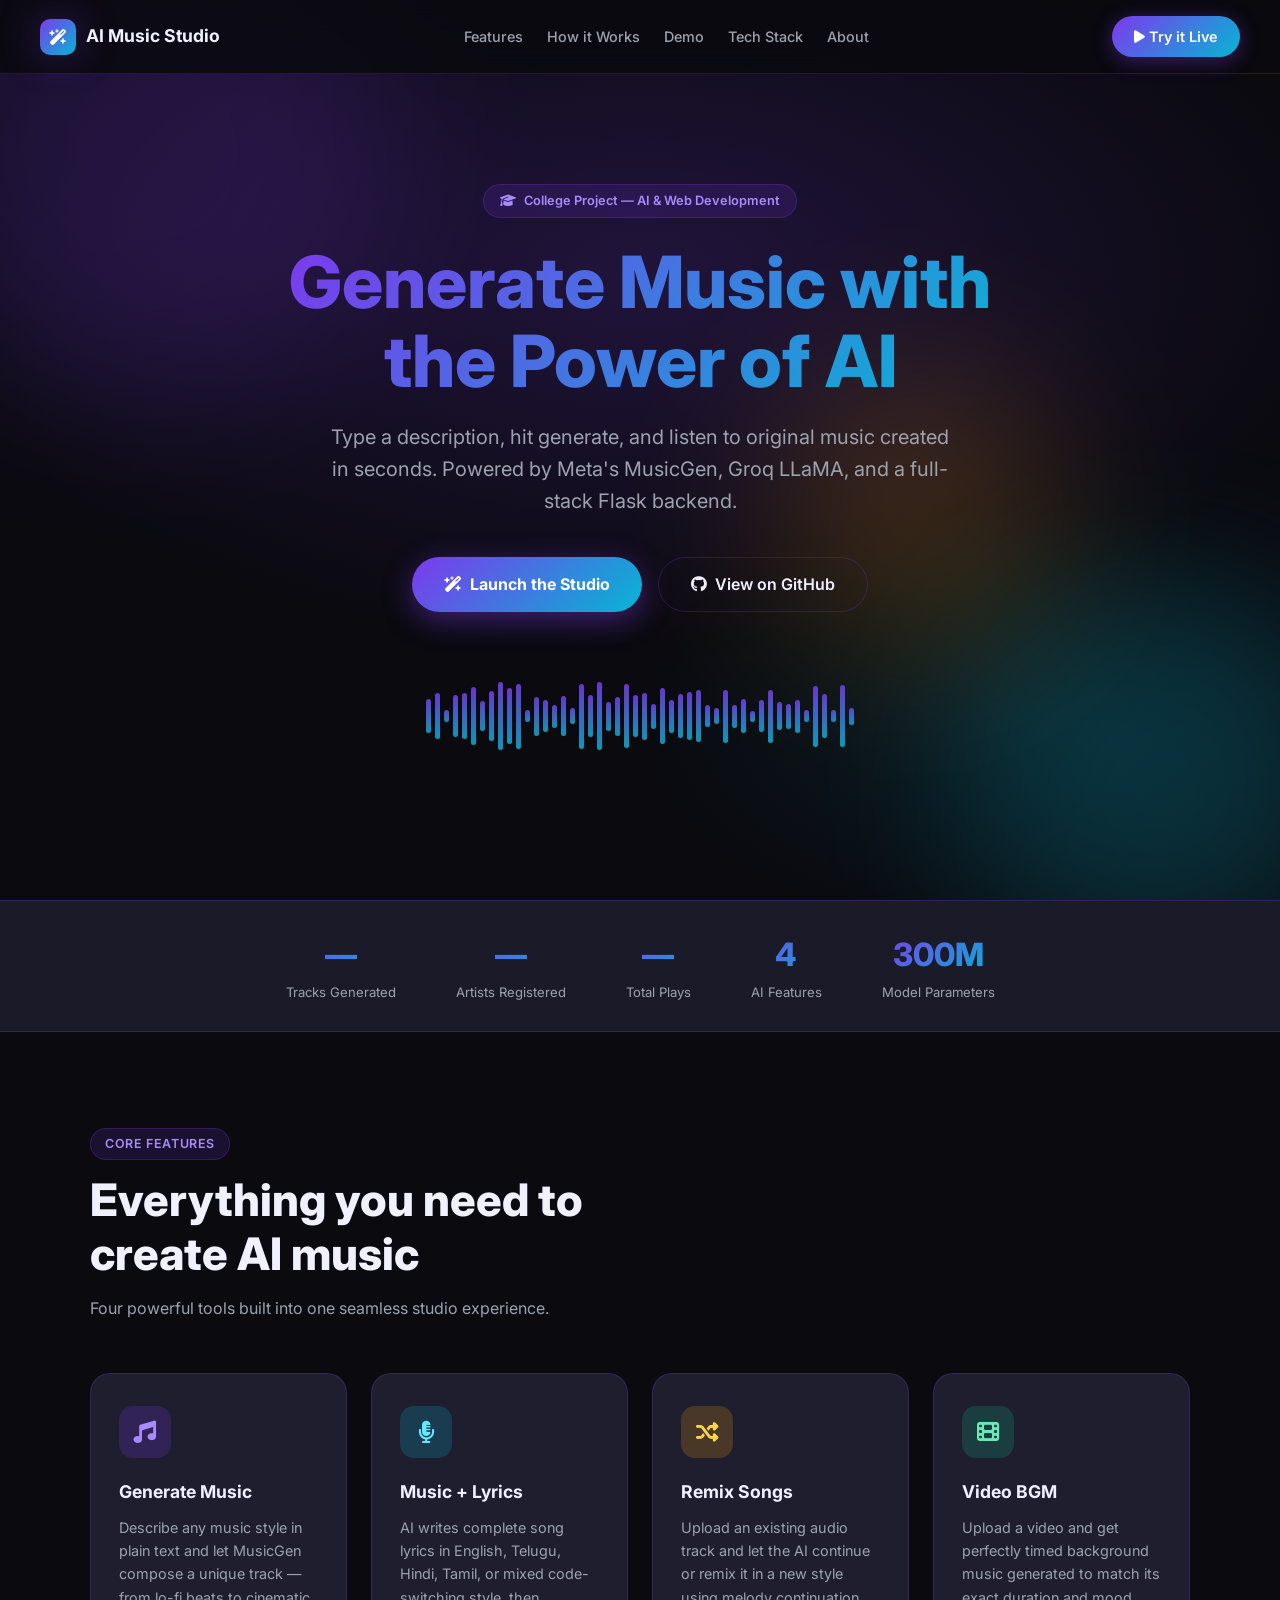
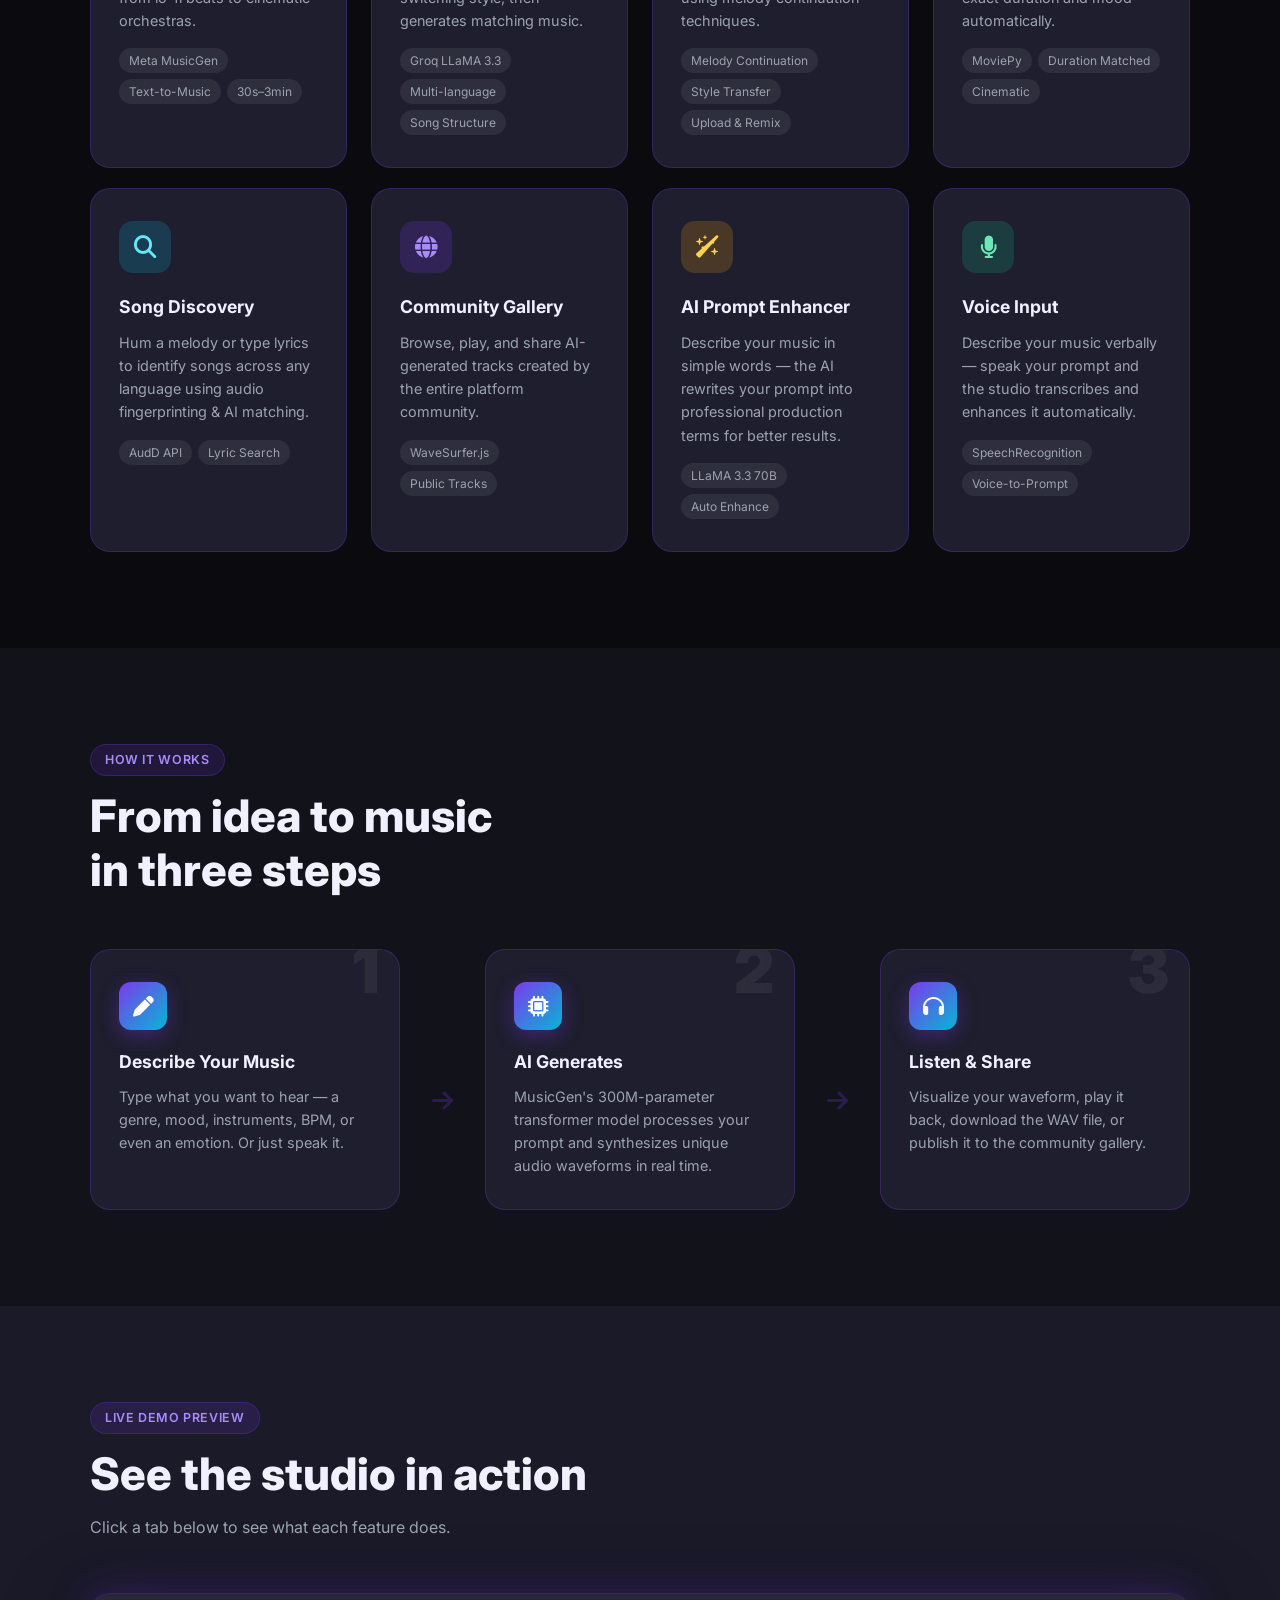
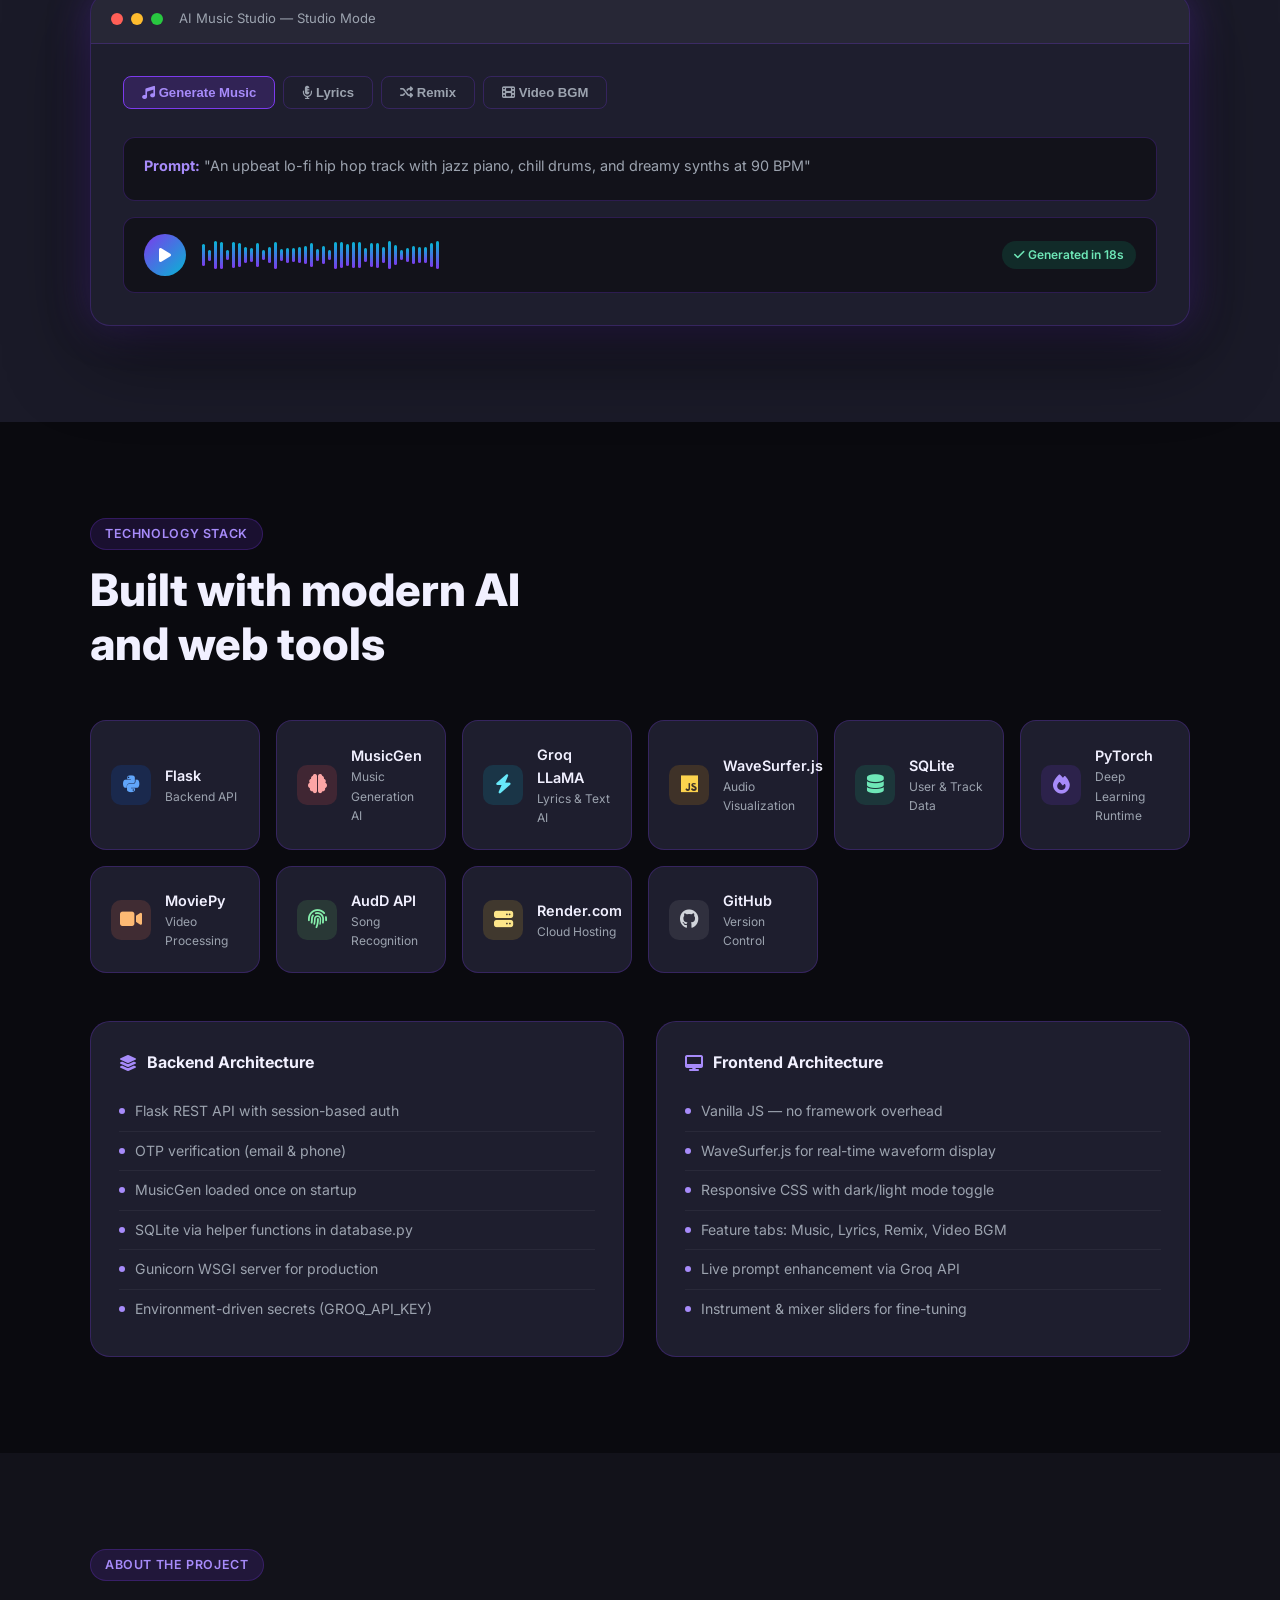
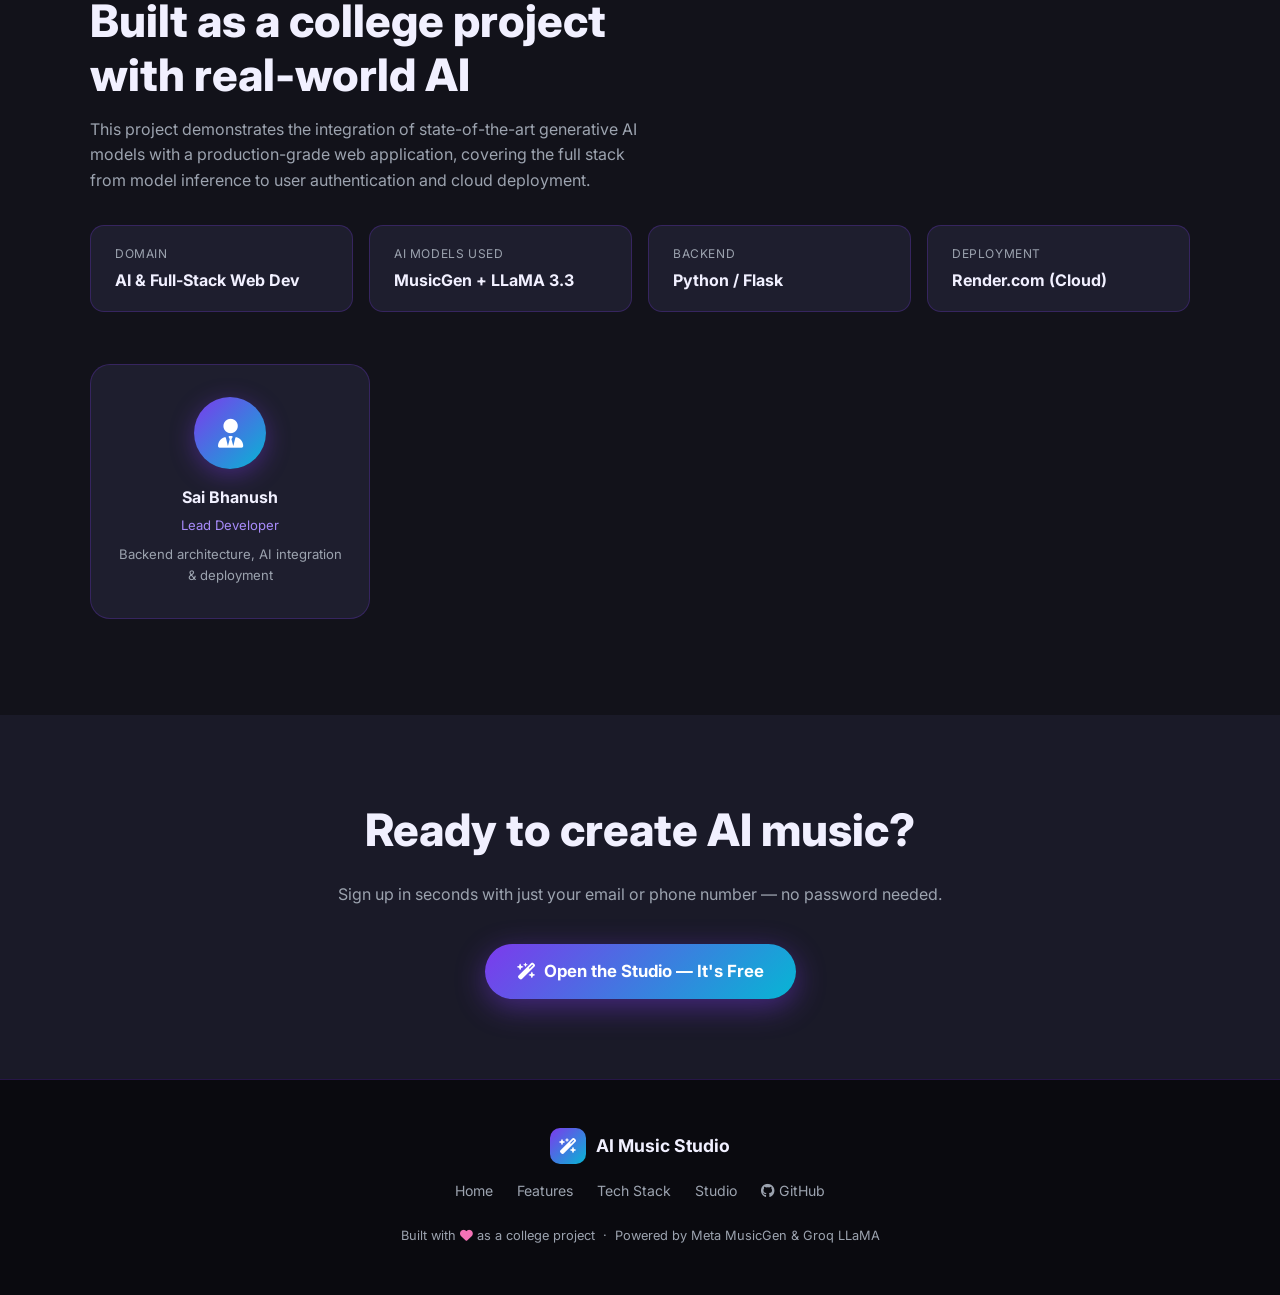
==== templates/showcase.html @ 4fe3f2b6 "Add college showcase landing page, public stats API, and deployment README Agent-Logs-Url: https://g" ====
<!DOCTYPE html>
<html lang="en">
<head>
  <meta charset="UTF-8" />
  <meta name="viewport" content="width=device-width, initial-scale=1.0" />
  <title>AI Music Studio — College Project Showcase</title>
  <link href="https://fonts.googleapis.com/css2?family=Inter:wght@300;400;500;600;700;800&display=swap" rel="stylesheet" />
  <link rel="stylesheet" href="https://cdnjs.cloudflare.com/ajax/libs/font-awesome/6.4.0/css/all.min.css" />
  <style>
    /* ── Reset & base ──────────────────────────────────────── */
    *, *::before, *::after { box-sizing: border-box; margin: 0; padding: 0; }
    :root {
      --primary: #7c3aed;
      --primary-light: #a78bfa;
      --primary-dark: #5b21b6;
      --accent: #06b6d4;
      --accent2: #f59e0b;
      --bg: #0a0a0f;
      --bg2: #12121a;
      --bg3: #1a1a28;
      --card: #1e1e2e;
      --border: rgba(124,58,237,0.25);
      --text: #f1f0ff;
      --text-muted: #9ca3af;
      --gradient: linear-gradient(135deg, #7c3aed 0%, #06b6d4 100%);
      --glow: 0 0 40px rgba(124,58,237,0.35);
    }
    html { scroll-behavior: smooth; }
    body {
      font-family: 'Inter', sans-serif;
      background: var(--bg);
      color: var(--text);
      line-height: 1.6;
      overflow-x: hidden;
    }

    /* ── Nav ──────────────────────────────────────────────── */
    nav {
      position: fixed; top: 0; left: 0; right: 0; z-index: 100;
      display: flex; align-items: center; justify-content: space-between;
      padding: 16px 40px;
      background: rgba(10,10,15,0.85);
      backdrop-filter: blur(16px);
      border-bottom: 1px solid var(--border);
    }
    .nav-logo {
      display: flex; align-items: center; gap: 10px;
      font-size: 1.1rem; font-weight: 700; color: var(--text);
      text-decoration: none;
    }
    .nav-logo .logo-icon {
      width: 36px; height: 36px; border-radius: 10px;
      background: var(--gradient);
      display: flex; align-items: center; justify-content: center;
      font-size: 1rem; color: #fff;
      box-shadow: var(--glow);
    }
    .nav-links { display: flex; align-items: center; gap: 24px; }
    .nav-links a {
      color: var(--text-muted); text-decoration: none; font-size: 0.9rem;
      font-weight: 500; transition: color 0.2s;
    }
    .nav-links a:hover { color: var(--primary-light); }
    .btn-try {
      padding: 9px 22px; border-radius: 50px;
      background: var(--gradient); color: #fff;
      border: none; cursor: pointer; font-weight: 600; font-size: 0.9rem;
      text-decoration: none; transition: opacity 0.2s, transform 0.2s;
      box-shadow: 0 4px 20px rgba(124,58,237,0.4);
    }
    .btn-try:hover { opacity: 0.9; transform: translateY(-1px); }

    /* ── Hero ─────────────────────────────────────────────── */
    .hero {
      min-height: 100vh;
      display: flex; flex-direction: column; align-items: center; justify-content: center;
      text-align: center;
      padding: 120px 24px 80px;
      position: relative;
      overflow: hidden;
    }
    .hero-bg {
      position: absolute; inset: 0; z-index: 0;
      background: radial-gradient(ellipse 80% 60% at 50% 30%, rgba(124,58,237,0.2) 0%, transparent 70%),
                  radial-gradient(ellipse 50% 40% at 80% 80%, rgba(6,182,212,0.1) 0%, transparent 60%);
    }
    /* Floating orbs */
    .orb {
      position: absolute; border-radius: 50%;
      filter: blur(80px); opacity: 0.18; z-index: 0;
      animation: drift 12s ease-in-out infinite alternate;
    }
    .orb1 { width: 500px; height: 500px; background: #7c3aed; top: -100px; left: -100px; animation-delay: 0s; }
    .orb2 { width: 400px; height: 400px; background: #06b6d4; bottom: -80px; right: -80px; animation-delay: 3s; }
    .orb3 { width: 300px; height: 300px; background: #f59e0b; top: 40%; left: 60%; animation-delay: 6s; }
    @keyframes drift {
      from { transform: translate(0,0) scale(1); }
      to   { transform: translate(30px,20px) scale(1.05); }
    }
    .hero-badge {
      display: inline-flex; align-items: center; gap: 8px;
      padding: 6px 16px; border-radius: 50px;
      background: rgba(124,58,237,0.15); border: 1px solid var(--border);
      font-size: 0.8rem; font-weight: 600; color: var(--primary-light);
      margin-bottom: 24px; position: relative; z-index: 1;
    }
    .hero h1 {
      font-size: clamp(2.4rem, 6vw, 4.5rem);
      font-weight: 800; line-height: 1.1;
      background: var(--gradient); -webkit-background-clip: text;
      -webkit-text-fill-color: transparent; background-clip: text;
      position: relative; z-index: 1; margin-bottom: 20px;
    }
    .hero-sub {
      font-size: clamp(1rem, 2.5vw, 1.25rem);
      color: var(--text-muted); max-width: 620px;
      position: relative; z-index: 1; margin-bottom: 40px;
    }
    .hero-cta {
      display: flex; gap: 16px; flex-wrap: wrap; justify-content: center;
      position: relative; z-index: 1; margin-bottom: 64px;
    }
    .btn-primary {
      padding: 14px 32px; border-radius: 50px;
      background: var(--gradient); color: #fff;
      border: none; cursor: pointer; font-weight: 700; font-size: 1rem;
      text-decoration: none; transition: all 0.25s;
      box-shadow: 0 8px 30px rgba(124,58,237,0.45);
      display: inline-flex; align-items: center; gap: 8px;
    }
    .btn-primary:hover { transform: translateY(-2px); box-shadow: 0 12px 40px rgba(124,58,237,0.55); }
    .btn-ghost {
      padding: 14px 32px; border-radius: 50px;
      background: transparent; color: var(--text);
      border: 1.5px solid var(--border); cursor: pointer; font-weight: 600; font-size: 1rem;
      text-decoration: none; transition: all 0.25s;
      display: inline-flex; align-items: center; gap: 8px;
    }
    .btn-ghost:hover { border-color: var(--primary-light); color: var(--primary-light); }

    /* ── Waveform animation ───────────────────────────────── */
    .waveform-demo {
      position: relative; z-index: 1;
      display: flex; align-items: center; justify-content: center;
      gap: 4px; height: 80px;
    }
    .wave-bar {
      width: 5px; border-radius: 4px;
      background: var(--gradient);
      animation: waveBounce 1.2s ease-in-out infinite;
      opacity: 0.85;
    }
    @keyframes waveBounce {
      0%,100% { transform: scaleY(0.15); }
      50%      { transform: scaleY(1); }
    }

    /* ── Stats strip ──────────────────────────────────────── */
    .stats-strip {
      background: var(--bg3);
      border-top: 1px solid var(--border);
      border-bottom: 1px solid var(--border);
      padding: 28px 40px;
      display: flex; justify-content: center; gap: 60px; flex-wrap: wrap;
    }
    .stat-item { text-align: center; }
    .stat-num {
      font-size: 2rem; font-weight: 800;
      background: var(--gradient); -webkit-background-clip: text;
      -webkit-text-fill-color: transparent; background-clip: text;
    }
    .stat-label { font-size: 0.82rem; color: var(--text-muted); margin-top: 2px; }

    /* ── Section helpers ──────────────────────────────────── */
    section { padding: 96px 24px; }
    .section-inner { max-width: 1100px; margin: 0 auto; }
    .section-tag {
      display: inline-block; padding: 5px 14px; border-radius: 50px;
      background: rgba(124,58,237,0.15); border: 1px solid var(--border);
      font-size: 0.78rem; font-weight: 600; color: var(--primary-light);
      margin-bottom: 14px; letter-spacing: 0.05em; text-transform: uppercase;
    }
    .section-title {
      font-size: clamp(1.8rem, 4vw, 2.8rem); font-weight: 800; line-height: 1.2;
      margin-bottom: 14px;
    }
    .section-sub { color: var(--text-muted); max-width: 560px; font-size: 1rem; }

    /* ── Feature cards ────────────────────────────────────── */
    .features-grid {
      display: grid;
      grid-template-columns: repeat(auto-fit, minmax(240px, 1fr));
      gap: 24px; margin-top: 52px;
    }
    .feature-card {
      background: var(--card);
      border: 1px solid var(--border);
      border-radius: 20px; padding: 32px 28px;
      transition: transform 0.25s, box-shadow 0.25s, border-color 0.25s;
      cursor: default;
    }
    .feature-card:hover {
      transform: translateY(-6px);
      box-shadow: 0 20px 50px rgba(0,0,0,0.4), var(--glow);
      border-color: rgba(124,58,237,0.5);
    }
    .feature-icon {
      width: 52px; height: 52px; border-radius: 14px;
      display: flex; align-items: center; justify-content: center;
      font-size: 1.4rem; margin-bottom: 20px;
    }
    .feature-icon.purple { background: rgba(124,58,237,0.2); color: #a78bfa; }
    .feature-icon.cyan   { background: rgba(6,182,212,0.2);  color: #67e8f9; }
    .feature-icon.amber  { background: rgba(245,158,11,0.2); color: #fcd34d; }
    .feature-icon.green  { background: rgba(16,185,129,0.2); color: #6ee7b7; }
    .feature-card h3 { font-size: 1.1rem; font-weight: 700; margin-bottom: 10px; }
    .feature-card p  { font-size: 0.9rem; color: var(--text-muted); line-height: 1.6; }
    .feature-tags { display: flex; flex-wrap: wrap; gap: 6px; margin-top: 16px; }
    .feature-tags span {
      padding: 3px 10px; border-radius: 50px;
      background: rgba(255,255,255,0.07); font-size: 0.75rem; color: var(--text-muted);
    }

    /* ── How it works ─────────────────────────────────────── */
    #how { background: var(--bg2); }
    .steps { display: flex; gap: 32px; margin-top: 52px; flex-wrap: wrap; }
    .step {
      flex: 1; min-width: 220px;
      background: var(--card);
      border: 1px solid var(--border);
      border-radius: 20px; padding: 32px 28px;
      position: relative; overflow: hidden;
      transition: transform 0.25s;
    }
    .step:hover { transform: translateY(-4px); }
    .step-num {
      font-size: 4rem; font-weight: 900;
      position: absolute; top: -12px; right: 20px;
      opacity: 0.06; color: #fff; line-height: 1;
    }
    .step-icon {
      width: 48px; height: 48px; border-radius: 12px;
      display: flex; align-items: center; justify-content: center;
      font-size: 1.3rem; margin-bottom: 18px;
      background: var(--gradient); color: #fff;
      box-shadow: 0 6px 20px rgba(124,58,237,0.35);
    }
    .step h3 { font-size: 1.1rem; font-weight: 700; margin-bottom: 8px; }
    .step p  { font-size: 0.9rem; color: var(--text-muted); }
    .step-connector {
      display: flex; align-items: center; justify-content: center;
      padding-top: 40px; color: var(--border); font-size: 1.5rem;
      flex-shrink: 0;
    }

    /* ── Tech stack ───────────────────────────────────────── */
    .tech-grid {
      display: grid;
      grid-template-columns: repeat(auto-fill, minmax(170px, 1fr));
      gap: 16px; margin-top: 48px;
    }
    .tech-card {
      background: var(--card);
      border: 1px solid var(--border);
      border-radius: 16px; padding: 22px 20px;
      display: flex; align-items: center; gap: 14px;
      transition: transform 0.2s, border-color 0.2s;
    }
    .tech-card:hover { transform: translateY(-3px); border-color: rgba(124,58,237,0.45); }
    .tech-logo {
      width: 40px; height: 40px; border-radius: 10px;
      display: flex; align-items: center; justify-content: center;
      font-size: 1.2rem; flex-shrink: 0;
    }
    .tech-card .tech-name { font-size: 0.9rem; font-weight: 600; }
    .tech-card .tech-role { font-size: 0.75rem; color: var(--text-muted); }

    /* ── Demo preview ─────────────────────────────────────── */
    #demo { background: var(--bg3); }
    .demo-window {
      margin-top: 52px;
      background: var(--card);
      border: 1px solid var(--border);
      border-radius: 20px; overflow: hidden;
      box-shadow: 0 24px 80px rgba(0,0,0,0.5), var(--glow);
    }
    .demo-titlebar {
      display: flex; align-items: center; gap: 8px;
      padding: 14px 20px;
      background: rgba(255,255,255,0.04);
      border-bottom: 1px solid var(--border);
    }
    .dot { width: 12px; height: 12px; border-radius: 50%; }
    .dot-r { background: #ff5f57; }
    .dot-y { background: #febc2e; }
    .dot-g { background: #28c840; }
    .demo-titlebar span {
      margin-left: 8px; font-size: 0.82rem; color: var(--text-muted);
    }
    .demo-body { padding: 32px; }
    .demo-tabs {
      display: flex; gap: 8px; margin-bottom: 28px; flex-wrap: wrap;
    }
    .demo-tab {
      padding: 8px 18px; border-radius: 8px; font-size: 0.82rem; font-weight: 600;
      border: 1.5px solid var(--border); color: var(--text-muted);
      background: transparent; cursor: pointer; transition: all 0.2s;
    }
    .demo-tab.active {
      background: rgba(124,58,237,0.2); border-color: var(--primary);
      color: var(--primary-light);
    }
    .demo-content { display: none; }
    .demo-content.active { display: block; }
    .demo-prompt {
      background: var(--bg2); border: 1px solid var(--border);
      border-radius: 12px; padding: 16px 20px;
      font-size: 0.9rem; color: var(--text-muted);
      font-family: 'Inter', monospace;
      margin-bottom: 16px; min-height: 64px;
    }
    .demo-prompt strong { color: var(--primary-light); }
    .demo-output {
      display: flex; align-items: center; gap: 16px;
      background: var(--bg2); border: 1px solid var(--border);
      border-radius: 12px; padding: 16px 20px;
    }
    .play-btn-demo {
      width: 42px; height: 42px; border-radius: 50%;
      background: var(--gradient); color: #fff;
      display: flex; align-items: center; justify-content: center;
      font-size: 1rem; flex-shrink: 0; cursor: pointer;
      transition: transform 0.2s;
    }
    .play-btn-demo:hover { transform: scale(1.1); }
    .mini-wave {
      display: flex; align-items: center; gap: 3px; flex: 1;
      height: 36px;
    }
    .mini-bar {
      width: 3px; border-radius: 3px;
      background: linear-gradient(to top, #7c3aed, #06b6d4);
      animation: miniWave 1s ease-in-out infinite alternate;
    }
    @keyframes miniWave {
      0%   { height: 4px; opacity: 0.4; }
      100% { height: 28px; opacity: 1; }
    }
    .demo-badge {
      padding: 4px 12px; border-radius: 50px;
      background: rgba(16,185,129,0.15); color: #6ee7b7;
      font-size: 0.75rem; font-weight: 600;
    }

    /* ── Architecture section ─────────────────────────────── */
    .arch-grid {
      display: grid; grid-template-columns: 1fr 1fr; gap: 32px;
      margin-top: 48px;
    }
    @media (max-width: 700px) { .arch-grid { grid-template-columns: 1fr; } }
    .arch-card {
      background: var(--card);
      border: 1px solid var(--border);
      border-radius: 20px; padding: 28px;
    }
    .arch-card h4 {
      font-size: 1rem; font-weight: 700; margin-bottom: 16px;
      display: flex; align-items: center; gap: 10px;
    }
    .arch-card h4 i { color: var(--primary-light); }
    .arch-list { list-style: none; }
    .arch-list li {
      padding: 8px 0; border-bottom: 1px solid rgba(255,255,255,0.05);
      font-size: 0.88rem; color: var(--text-muted);
      display: flex; align-items: center; gap: 10px;
    }
    .arch-list li:last-child { border-bottom: none; }
    .arch-list li::before {
      content: ''; width: 6px; height: 6px; border-radius: 50%;
      background: var(--primary-light); flex-shrink: 0;
    }

    /* ── Team / About ─────────────────────────────────────── */
    #about { background: var(--bg2); }
    .team-grid {
      display: flex; gap: 24px; margin-top: 48px; flex-wrap: wrap;
    }
    .team-card {
      flex: 1; min-width: 200px; max-width: 280px;
      background: var(--card); border: 1px solid var(--border);
      border-radius: 20px; padding: 32px 24px; text-align: center;
      transition: transform 0.25s;
    }
    .team-card:hover { transform: translateY(-5px); }
    .avatar {
      width: 72px; height: 72px; border-radius: 50%;
      background: var(--gradient); display: flex; align-items: center;
      justify-content: center; font-size: 1.8rem; margin: 0 auto 16px;
      color: #fff; box-shadow: 0 6px 24px rgba(124,58,237,0.4);
    }
    .team-card h4 { font-size: 1rem; font-weight: 700; margin-bottom: 4px; }
    .team-card .role { font-size: 0.82rem; color: var(--primary-light); margin-bottom: 8px; }
    .team-card p { font-size: 0.82rem; color: var(--text-muted); }

    /* ── Footer ───────────────────────────────────────────── */
    footer {
      background: var(--bg);
      border-top: 1px solid var(--border);
      padding: 48px 24px;
      text-align: center;
    }
    .footer-logo {
      display: flex; align-items: center; gap: 10px;
      justify-content: center; margin-bottom: 16px;
      font-size: 1.1rem; font-weight: 700;
    }
    .footer-logo .logo-icon {
      width: 36px; height: 36px; border-radius: 10px;
      background: var(--gradient);
      display: flex; align-items: center; justify-content: center;
      font-size: 1rem; color: #fff;
    }
    .footer-links { display: flex; gap: 24px; justify-content: center; margin-bottom: 24px; flex-wrap: wrap; }
    .footer-links a { color: var(--text-muted); text-decoration: none; font-size: 0.88rem; transition: color 0.2s; }
    .footer-links a:hover { color: var(--primary-light); }
    .footer-copy { font-size: 0.8rem; color: var(--text-muted); }

    /* ── Responsive ───────────────────────────────────────── */
    @media (max-width: 768px) {
      nav { padding: 14px 20px; }
      .nav-links { display: none; }
      .stats-strip { gap: 32px; padding: 24px; }
      section { padding: 64px 20px; }
      .steps { flex-direction: column; }
      .step-connector { display: none; }
    }

    /* ── Scroll reveal ────────────────────────────────────── */
    .reveal { opacity: 0; transform: translateY(30px); transition: opacity 0.6s ease, transform 0.6s ease; }
    .reveal.visible { opacity: 1; transform: none; }
  </style>
</head>
<body>

<!-- ── Navigation ─────────────────────────────────────────── -->
<nav>
  <a class="nav-logo" href="/">
    <span class="logo-icon"><i class="fa-solid fa-wand-magic-sparkles"></i></span>
    AI Music Studio
  </a>
  <div class="nav-links">
    <a href="#features">Features</a>
    <a href="#how">How it Works</a>
    <a href="#demo">Demo</a>
    <a href="#tech">Tech Stack</a>
    <a href="#about">About</a>
  </div>
  <a href="/login" class="btn-try"><i class="fa-solid fa-play"></i> Try it Live</a>
</nav>

<!-- ── Hero ───────────────────────────────────────────────── -->
<section class="hero">
  <div class="hero-bg"></div>
  <div class="orb orb1"></div>
  <div class="orb orb2"></div>
  <div class="orb orb3"></div>

  <div class="hero-badge">
    <i class="fa-solid fa-graduation-cap"></i>
    College Project — AI &amp; Web Development
  </div>

  <h1>Generate Music with<br/>the Power of AI</h1>
  <p class="hero-sub">
    Type a description, hit generate, and listen to original music created in seconds.
    Powered by Meta's MusicGen, Groq LLaMA, and a full-stack Flask backend.
  </p>

  <div class="hero-cta">
    <a href="/login" class="btn-primary">
      <i class="fa-solid fa-wand-magic-sparkles"></i> Launch the Studio
    </a>
    <a href="https://github.com/saibhanush/AI-Music-Studio-project-" target="_blank" class="btn-ghost">
      <i class="fa-brands fa-github"></i> View on GitHub
    </a>
  </div>

  <!-- Animated waveform -->
  <div class="waveform-demo" id="hero-wave"></div>
</section>

<!-- ── Live Stats ──────────────────────────────────────────── -->
<div class="stats-strip">
  <div class="stat-item">
    <div class="stat-num" id="stat-tracks">—</div>
    <div class="stat-label">Tracks Generated</div>
  </div>
  <div class="stat-item">
    <div class="stat-num" id="stat-artists">—</div>
    <div class="stat-label">Artists Registered</div>
  </div>
  <div class="stat-item">
    <div class="stat-num" id="stat-plays">—</div>
    <div class="stat-label">Total Plays</div>
  </div>
  <div class="stat-item">
    <div class="stat-num">4</div>
    <div class="stat-label">AI Features</div>
  </div>
  <div class="stat-item">
    <div class="stat-num">300M</div>
    <div class="stat-label">Model Parameters</div>
  </div>
</div>

<!-- ── Features ───────────────────────────────────────────── -->
<section id="features">
  <div class="section-inner">
    <div class="reveal">
      <span class="section-tag">Core Features</span>
      <h2 class="section-title">Everything you need to<br/>create AI music</h2>
      <p class="section-sub">Four powerful tools built into one seamless studio experience.</p>
    </div>
    <div class="features-grid">
      <div class="feature-card reveal">
        <div class="feature-icon purple"><i class="fa-solid fa-music"></i></div>
        <h3>Generate Music</h3>
        <p>Describe any music style in plain text and let MusicGen compose a unique track — from lo-fi beats to cinematic orchestras.</p>
        <div class="feature-tags">
          <span>Meta MusicGen</span><span>Text-to-Music</span><span>30s–3min</span>
        </div>
      </div>
      <div class="feature-card reveal">
        <div class="feature-icon cyan"><i class="fa-solid fa-microphone-lines"></i></div>
        <h3>Music + Lyrics</h3>
        <p>AI writes complete song lyrics in English, Telugu, Hindi, Tamil, or mixed code-switching style, then generates matching music.</p>
        <div class="feature-tags">
          <span>Groq LLaMA 3.3</span><span>Multi-language</span><span>Song Structure</span>
        </div>
      </div>
      <div class="feature-card reveal">
        <div class="feature-icon amber"><i class="fa-solid fa-shuffle"></i></div>
        <h3>Remix Songs</h3>
        <p>Upload an existing audio track and let the AI continue or remix it in a new style using melody continuation techniques.</p>
        <div class="feature-tags">
          <span>Melody Continuation</span><span>Style Transfer</span><span>Upload &amp; Remix</span>
        </div>
      </div>
      <div class="feature-card reveal">
        <div class="feature-icon green"><i class="fa-solid fa-film"></i></div>
        <h3>Video BGM</h3>
        <p>Upload a video and get perfectly timed background music generated to match its exact duration and mood automatically.</p>
        <div class="feature-tags">
          <span>MoviePy</span><span>Duration Matched</span><span>Cinematic</span>
        </div>
      </div>
    </div>

    <!-- Bonus features row -->
    <div class="features-grid" style="margin-top:20px; grid-template-columns: repeat(auto-fit, minmax(200px,1fr));">
      <div class="feature-card reveal">
        <div class="feature-icon cyan"><i class="fa-solid fa-magnifying-glass"></i></div>
        <h3>Song Discovery</h3>
        <p>Hum a melody or type lyrics to identify songs across any language using audio fingerprinting &amp; AI matching.</p>
        <div class="feature-tags"><span>AudD API</span><span>Lyric Search</span></div>
      </div>
      <div class="feature-card reveal">
        <div class="feature-icon purple"><i class="fa-solid fa-globe"></i></div>
        <h3>Community Gallery</h3>
        <p>Browse, play, and share AI-generated tracks created by the entire platform community.</p>
        <div class="feature-tags"><span>WaveSurfer.js</span><span>Public Tracks</span></div>
      </div>
      <div class="feature-card reveal">
        <div class="feature-icon amber"><i class="fa-solid fa-wand-sparkles"></i></div>
        <h3>AI Prompt Enhancer</h3>
        <p>Describe your music in simple words — the AI rewrites your prompt into professional production terms for better results.</p>
        <div class="feature-tags"><span>LLaMA 3.3 70B</span><span>Auto Enhance</span></div>
      </div>
      <div class="feature-card reveal">
        <div class="feature-icon green"><i class="fa-solid fa-microphone"></i></div>
        <h3>Voice Input</h3>
        <p>Describe your music verbally — speak your prompt and the studio transcribes and enhances it automatically.</p>
        <div class="feature-tags"><span>SpeechRecognition</span><span>Voice-to-Prompt</span></div>
      </div>
    </div>
  </div>
</section>

<!-- ── How it works ────────────────────────────────────────── -->
<section id="how">
  <div class="section-inner">
    <div class="reveal">
      <span class="section-tag">How it Works</span>
      <h2 class="section-title">From idea to music<br/>in three steps</h2>
    </div>
    <div class="steps">
      <div class="step reveal">
        <div class="step-num">1</div>
        <div class="step-icon"><i class="fa-solid fa-pen"></i></div>
        <h3>Describe Your Music</h3>
        <p>Type what you want to hear — a genre, mood, instruments, BPM, or even an emotion. Or just speak it.</p>
      </div>
      <div class="step-connector reveal">
        <i class="fa-solid fa-arrow-right"></i>
      </div>
      <div class="step reveal">
        <div class="step-num">2</div>
        <div class="step-icon"><i class="fa-solid fa-microchip"></i></div>
        <h3>AI Generates</h3>
        <p>MusicGen's 300M-parameter transformer model processes your prompt and synthesizes unique audio waveforms in real time.</p>
      </div>
      <div class="step-connector reveal">
        <i class="fa-solid fa-arrow-right"></i>
      </div>
      <div class="step reveal">
        <div class="step-num">3</div>
        <div class="step-icon"><i class="fa-solid fa-headphones"></i></div>
        <h3>Listen &amp; Share</h3>
        <p>Visualize your waveform, play it back, download the WAV file, or publish it to the community gallery.</p>
      </div>
    </div>
  </div>
</section>

<!-- ── Interactive Demo Preview ────────────────────────────── -->
<section id="demo">
  <div class="section-inner">
    <div class="reveal">
      <span class="section-tag">Live Demo Preview</span>
      <h2 class="section-title">See the studio in action</h2>
      <p class="section-sub">Click a tab below to see what each feature does.</p>
    </div>
    <div class="demo-window reveal">
      <div class="demo-titlebar">
        <div class="dot dot-r"></div>
        <div class="dot dot-y"></div>
        <div class="dot dot-g"></div>
        <span>AI Music Studio — Studio Mode</span>
      </div>
      <div class="demo-body">
        <div class="demo-tabs">
          <button class="demo-tab active" data-tab="music"><i class="fa-solid fa-music"></i> Generate Music</button>
          <button class="demo-tab" data-tab="lyrics"><i class="fa-solid fa-microphone-lines"></i> Lyrics</button>
          <button class="demo-tab" data-tab="remix"><i class="fa-solid fa-shuffle"></i> Remix</button>
          <button class="demo-tab" data-tab="video"><i class="fa-solid fa-film"></i> Video BGM</button>
        </div>

        <div class="demo-content active" id="tab-music">
          <div class="demo-prompt">
            <strong>Prompt:</strong> "An upbeat lo-fi hip hop track with jazz piano, chill drums, and dreamy synths at 90 BPM"
          </div>
          <div class="demo-output">
            <div class="play-btn-demo"><i class="fa-solid fa-play"></i></div>
            <div class="mini-wave" id="mini-wave-1"></div>
            <span class="demo-badge"><i class="fa-solid fa-check"></i> Generated in 18s</span>
          </div>
        </div>

        <div class="demo-content" id="tab-lyrics">
          <div class="demo-prompt">
            <strong>Description:</strong> "A romantic Telugu song about waiting for a loved one" &nbsp;|&nbsp; <strong>Language:</strong> Telugu<br/><br/>
            <strong>Output:</strong><br/>
            <em style="color:#a78bfa">[Verse 1]<br/>నీ కోసం ఎదురు చూస్తున్నా...<br/>మనసులో నువ్వే నిండావు...</em>
          </div>
          <div class="demo-output">
            <div class="play-btn-demo"><i class="fa-solid fa-play"></i></div>
            <div class="mini-wave" id="mini-wave-2"></div>
            <span class="demo-badge"><i class="fa-solid fa-language"></i> Telugu Lyrics</span>
          </div>
        </div>

        <div class="demo-content" id="tab-remix">
          <div class="demo-prompt">
            <strong>Uploaded:</strong> original_acoustic.wav &nbsp;|&nbsp; <strong>Style:</strong> "Turn this into a cinematic orchestral remix with strings"
          </div>
          <div class="demo-output">
            <div class="play-btn-demo"><i class="fa-solid fa-play"></i></div>
            <div class="mini-wave" id="mini-wave-3"></div>
            <span class="demo-badge"><i class="fa-solid fa-shuffle"></i> Melody Continued</span>
          </div>
        </div>

        <div class="demo-content" id="tab-video">
          <div class="demo-prompt">
            <strong>Video:</strong> travel_reel.mp4 (45s) &nbsp;|&nbsp; <strong>Mood:</strong> "Inspiring, adventurous, cinematic, no vocals"
          </div>
          <div class="demo-output">
            <div class="play-btn-demo"><i class="fa-solid fa-play"></i></div>
            <div class="mini-wave" id="mini-wave-4"></div>
            <span class="demo-badge"><i class="fa-solid fa-film"></i> 45s BGM Matched</span>
          </div>
        </div>
      </div>
    </div>
  </div>
</section>

<!-- ── Tech Stack ──────────────────────────────────────────── -->
<section id="tech">
  <div class="section-inner">
    <div class="reveal">
      <span class="section-tag">Technology Stack</span>
      <h2 class="section-title">Built with modern AI<br/>and web tools</h2>
    </div>
    <div class="tech-grid">
      <div class="tech-card reveal">
        <div class="tech-logo" style="background:rgba(0,100,255,0.15);color:#60a5fa"><i class="fa-brands fa-python"></i></div>
        <div><div class="tech-name">Flask</div><div class="tech-role">Backend API</div></div>
      </div>
      <div class="tech-card reveal">
        <div class="tech-logo" style="background:rgba(255,80,80,0.15);color:#fca5a5"><i class="fa-solid fa-brain"></i></div>
        <div><div class="tech-name">MusicGen</div><div class="tech-role">Music Generation AI</div></div>
      </div>
      <div class="tech-card reveal">
        <div class="tech-logo" style="background:rgba(6,182,212,0.15);color:#67e8f9"><i class="fa-solid fa-bolt"></i></div>
        <div><div class="tech-name">Groq LLaMA</div><div class="tech-role">Lyrics &amp; Text AI</div></div>
      </div>
      <div class="tech-card reveal">
        <div class="tech-logo" style="background:rgba(245,158,11,0.15);color:#fcd34d"><i class="fa-brands fa-js"></i></div>
        <div><div class="tech-name">WaveSurfer.js</div><div class="tech-role">Audio Visualization</div></div>
      </div>
      <div class="tech-card reveal">
        <div class="tech-logo" style="background:rgba(16,185,129,0.15);color:#6ee7b7"><i class="fa-solid fa-database"></i></div>
        <div><div class="tech-name">SQLite</div><div class="tech-role">User &amp; Track Data</div></div>
      </div>
      <div class="tech-card reveal">
        <div class="tech-logo" style="background:rgba(124,58,237,0.15);color:#a78bfa"><i class="fa-solid fa-fire"></i></div>
        <div><div class="tech-name">PyTorch</div><div class="tech-role">Deep Learning Runtime</div></div>
      </div>
      <div class="tech-card reveal">
        <div class="tech-logo" style="background:rgba(255,120,80,0.15);color:#fdba74"><i class="fa-solid fa-video"></i></div>
        <div><div class="tech-name">MoviePy</div><div class="tech-role">Video Processing</div></div>
      </div>
      <div class="tech-card reveal">
        <div class="tech-logo" style="background:rgba(100,200,100,0.15);color:#86efac"><i class="fa-solid fa-fingerprint"></i></div>
        <div><div class="tech-name">AudD API</div><div class="tech-role">Song Recognition</div></div>
      </div>
      <div class="tech-card reveal">
        <div class="tech-logo" style="background:rgba(255,200,50,0.15);color:#fde68a"><i class="fa-solid fa-server"></i></div>
        <div><div class="tech-name">Render.com</div><div class="tech-role">Cloud Hosting</div></div>
      </div>
      <div class="tech-card reveal">
        <div class="tech-logo" style="background:rgba(200,200,200,0.1);color:#d1d5db"><i class="fa-brands fa-github"></i></div>
        <div><div class="tech-name">GitHub</div><div class="tech-role">Version Control</div></div>
      </div>
    </div>

    <!-- Architecture breakdown -->
    <div class="arch-grid" style="margin-top:48px;">
      <div class="arch-card reveal">
        <h4><i class="fa-solid fa-layer-group"></i> Backend Architecture</h4>
        <ul class="arch-list">
          <li>Flask REST API with session-based auth</li>
          <li>OTP verification (email &amp; phone)</li>
          <li>MusicGen loaded once on startup</li>
          <li>SQLite via helper functions in database.py</li>
          <li>Gunicorn WSGI server for production</li>
          <li>Environment-driven secrets (GROQ_API_KEY)</li>
        </ul>
      </div>
      <div class="arch-card reveal">
        <h4><i class="fa-solid fa-desktop"></i> Frontend Architecture</h4>
        <ul class="arch-list">
          <li>Vanilla JS — no framework overhead</li>
          <li>WaveSurfer.js for real-time waveform display</li>
          <li>Responsive CSS with dark/light mode toggle</li>
          <li>Feature tabs: Music, Lyrics, Remix, Video BGM</li>
          <li>Live prompt enhancement via Groq API</li>
          <li>Instrument &amp; mixer sliders for fine-tuning</li>
        </ul>
      </div>
    </div>
  </div>
</section>

<!-- ── About / Team ────────────────────────────────────────── -->
<section id="about">
  <div class="section-inner">
    <div class="reveal">
      <span class="section-tag">About the Project</span>
      <h2 class="section-title">Built as a college project<br/>with real-world AI</h2>
      <p class="section-sub" style="margin-bottom:32px;">
        This project demonstrates the integration of state-of-the-art generative AI models with a production-grade web application,
        covering the full stack from model inference to user authentication and cloud deployment.
      </p>
      <div style="display:flex;gap:16px;flex-wrap:wrap;margin-bottom:52px;">
        <div style="background:var(--card);border:1px solid var(--border);border-radius:14px;padding:18px 24px;flex:1;min-width:180px;">
          <div style="font-size:0.75rem;color:var(--text-muted);margin-bottom:4px;text-transform:uppercase;letter-spacing:.05em">Domain</div>
          <div style="font-weight:700">AI &amp; Full-Stack Web Dev</div>
        </div>
        <div style="background:var(--card);border:1px solid var(--border);border-radius:14px;padding:18px 24px;flex:1;min-width:180px;">
          <div style="font-size:0.75rem;color:var(--text-muted);margin-bottom:4px;text-transform:uppercase;letter-spacing:.05em">AI Models Used</div>
          <div style="font-weight:700">MusicGen + LLaMA 3.3</div>
        </div>
        <div style="background:var(--card);border:1px solid var(--border);border-radius:14px;padding:18px 24px;flex:1;min-width:180px;">
          <div style="font-size:0.75rem;color:var(--text-muted);margin-bottom:4px;text-transform:uppercase;letter-spacing:.05em">Backend</div>
          <div style="font-weight:700">Python / Flask</div>
        </div>
        <div style="background:var(--card);border:1px solid var(--border);border-radius:14px;padding:18px 24px;flex:1;min-width:180px;">
          <div style="font-size:0.75rem;color:var(--text-muted);margin-bottom:4px;text-transform:uppercase;letter-spacing:.05em">Deployment</div>
          <div style="font-weight:700">Render.com (Cloud)</div>
        </div>
      </div>
    </div>

    <div class="team-grid reveal">
      <div class="team-card">
        <div class="avatar"><i class="fa-solid fa-user-tie"></i></div>
        <h4>Sai Bhanush</h4>
        <div class="role">Lead Developer</div>
        <p>Backend architecture, AI integration &amp; deployment</p>
      </div>
      <!-- Add more team members here if needed -->
    </div>
  </div>
</section>

<!-- ── Final CTA ───────────────────────────────────────────── -->
<section style="text-align:center;background:var(--bg3);padding:80px 24px;">
  <div class="section-inner reveal">
    <h2 style="font-size:clamp(1.8rem,4vw,2.8rem);font-weight:800;margin-bottom:16px;">
      Ready to create AI music?
    </h2>
    <p style="color:var(--text-muted);margin-bottom:36px;font-size:1rem;">
      Sign up in seconds with just your email or phone number — no password needed.
    </p>
    <a href="/login" class="btn-primary" style="display:inline-flex;font-size:1.05rem;">
      <i class="fa-solid fa-wand-magic-sparkles"></i> Open the Studio — It's Free
    </a>
  </div>
</section>

<!-- ── Footer ─────────────────────────────────────────────── -->
<footer>
  <div class="footer-logo">
    <span class="logo-icon"><i class="fa-solid fa-wand-magic-sparkles"></i></span>
    AI Music Studio
  </div>
  <div class="footer-links">
    <a href="/">Home</a>
    <a href="#features">Features</a>
    <a href="#tech">Tech Stack</a>
    <a href="/login">Studio</a>
    <a href="https://github.com/saibhanush/AI-Music-Studio-project-" target="_blank"><i class="fa-brands fa-github"></i> GitHub</a>
  </div>
  <div class="footer-copy">
    Built with <i class="fa-solid fa-heart" style="color:#f472b6"></i> as a college project &nbsp;·&nbsp;
    Powered by Meta MusicGen &amp; Groq LLaMA
  </div>
</footer>

<script>
  // ── Waveform bars ──────────────────────────────────────────
  function buildWave(containerId, count, maxH) {
    const el = document.getElementById(containerId);
    if (!el) return;
    for (let i = 0; i < count; i++) {
      const bar = document.createElement('div');
      bar.className = containerId.startsWith('mini') ? 'mini-bar' : 'wave-bar';
      const h = Math.random() * (maxH - 10) + 10;
      bar.style.height = h + 'px';
      bar.style.animationDelay = (i * 0.07) + 's';
      bar.style.animationDuration = (0.8 + Math.random() * 0.6) + 's';
      el.appendChild(bar);
    }
  }
  buildWave('hero-wave', 48, 70);
  buildWave('mini-wave-1', 40, 28);
  buildWave('mini-wave-2', 40, 28);
  buildWave('mini-wave-3', 40, 28);
  buildWave('mini-wave-4', 40, 28);

  // ── Demo tabs ──────────────────────────────────────────────
  document.querySelectorAll('.demo-tab').forEach(btn => {
    btn.addEventListener('click', () => {
      document.querySelectorAll('.demo-tab').forEach(b => b.classList.remove('active'));
      document.querySelectorAll('.demo-content').forEach(c => c.classList.remove('active'));
      btn.classList.add('active');
      document.getElementById('tab-' + btn.dataset.tab).classList.add('active');
    });
  });

  // ── Live stats from API ────────────────────────────────────
  fetch('/api/public-stats')
    .then(r => r.json())
    .then(d => {
      document.getElementById('stat-tracks').textContent  = d.tracks_generated ?? '—';
      document.getElementById('stat-artists').textContent = d.artists ?? '—';
      document.getElementById('stat-plays').textContent   = d.total_plays ?? '—';
    })
    .catch(() => {});

  // ── Scroll reveal ──────────────────────────────────────────
  const observer = new IntersectionObserver((entries) => {
    entries.forEach(e => { if (e.isIntersecting) { e.target.classList.add('visible'); } });
  }, { threshold: 0.1 });
  document.querySelectorAll('.reveal').forEach(el => observer.observe(el));
</script>
</body>
</html>
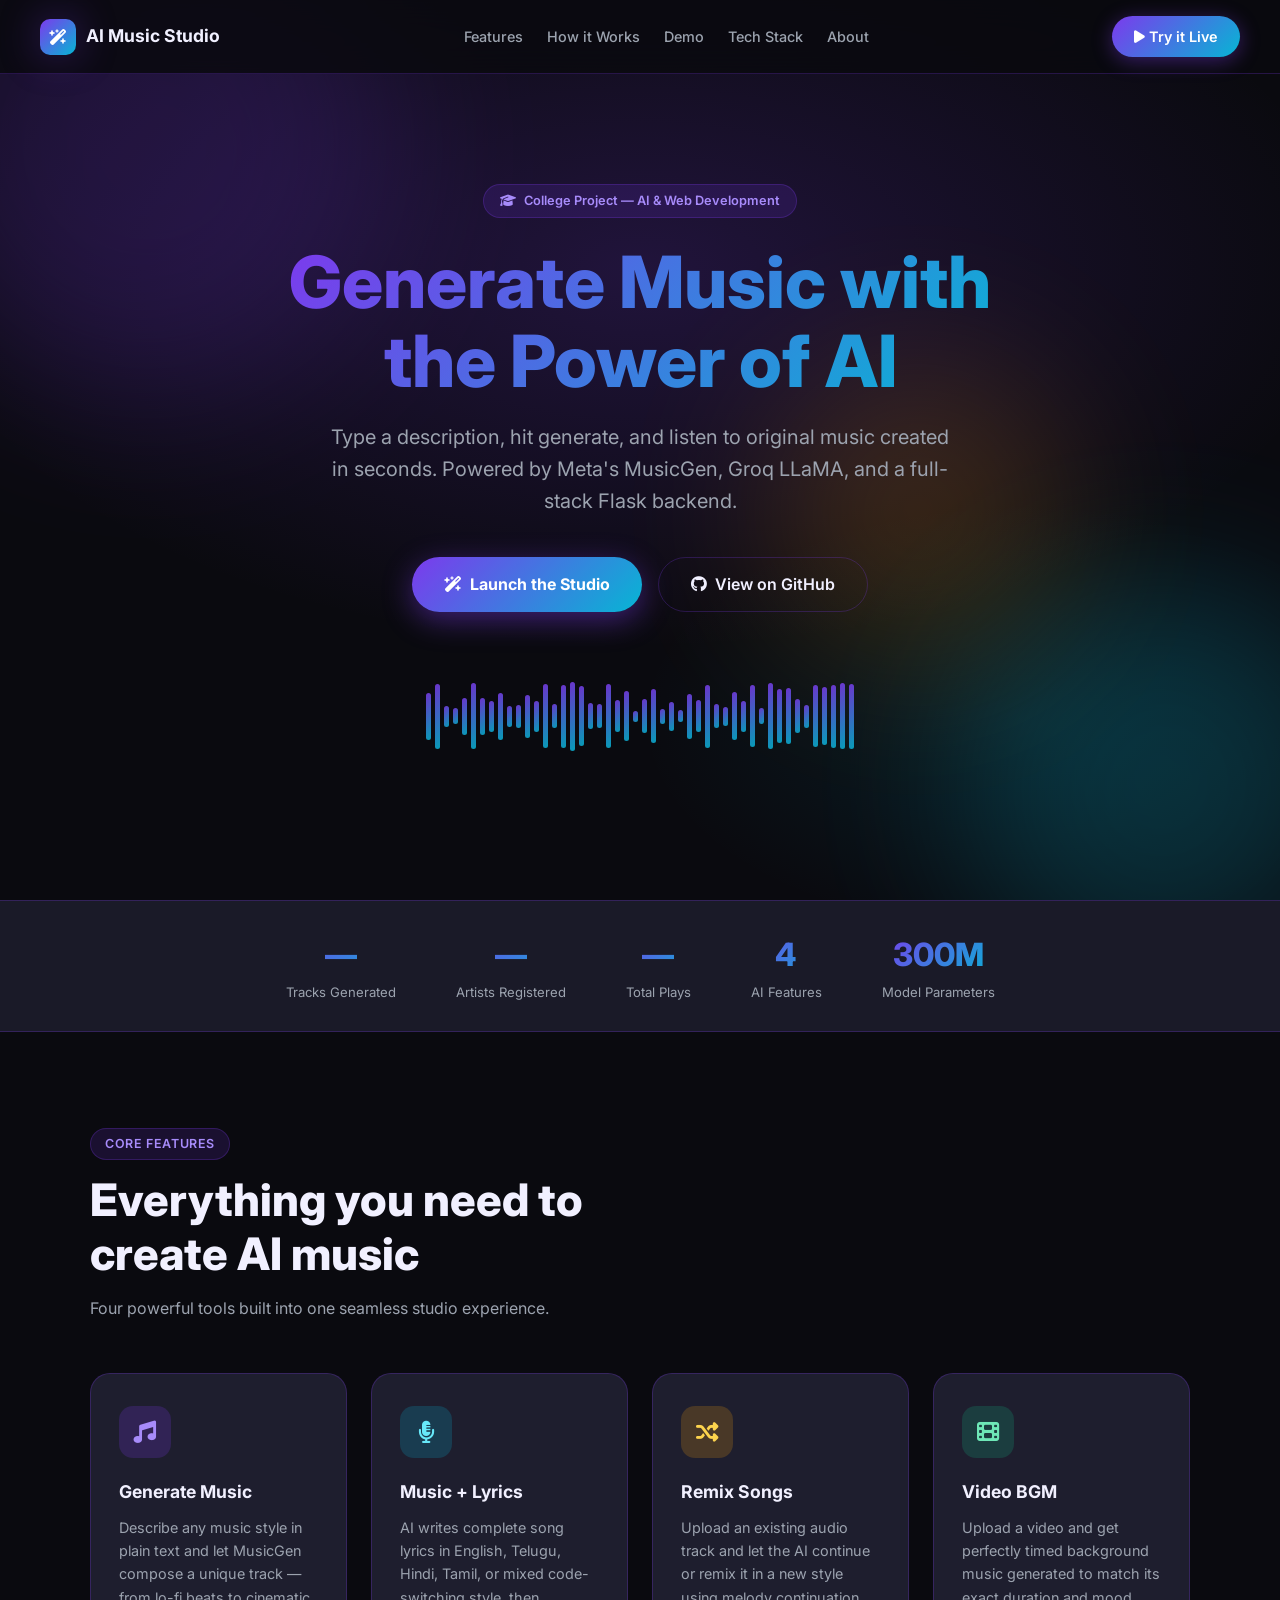
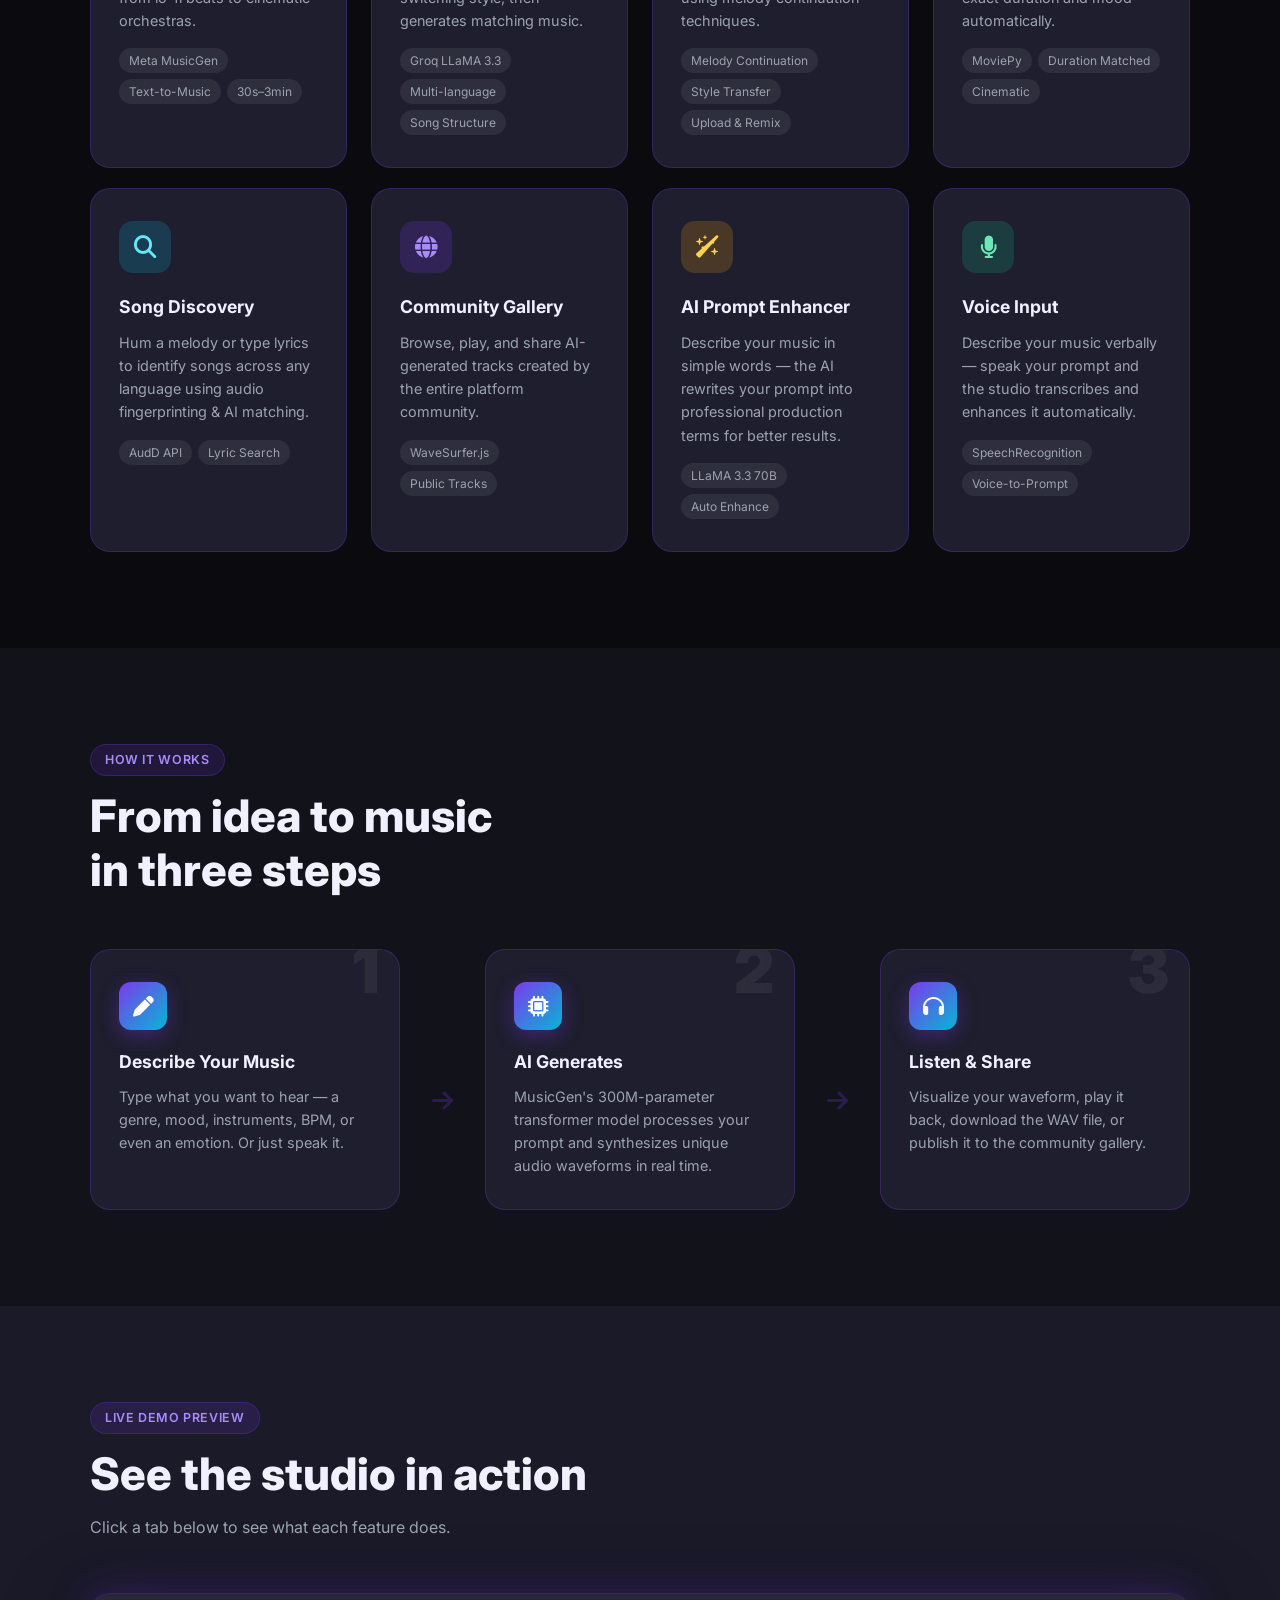
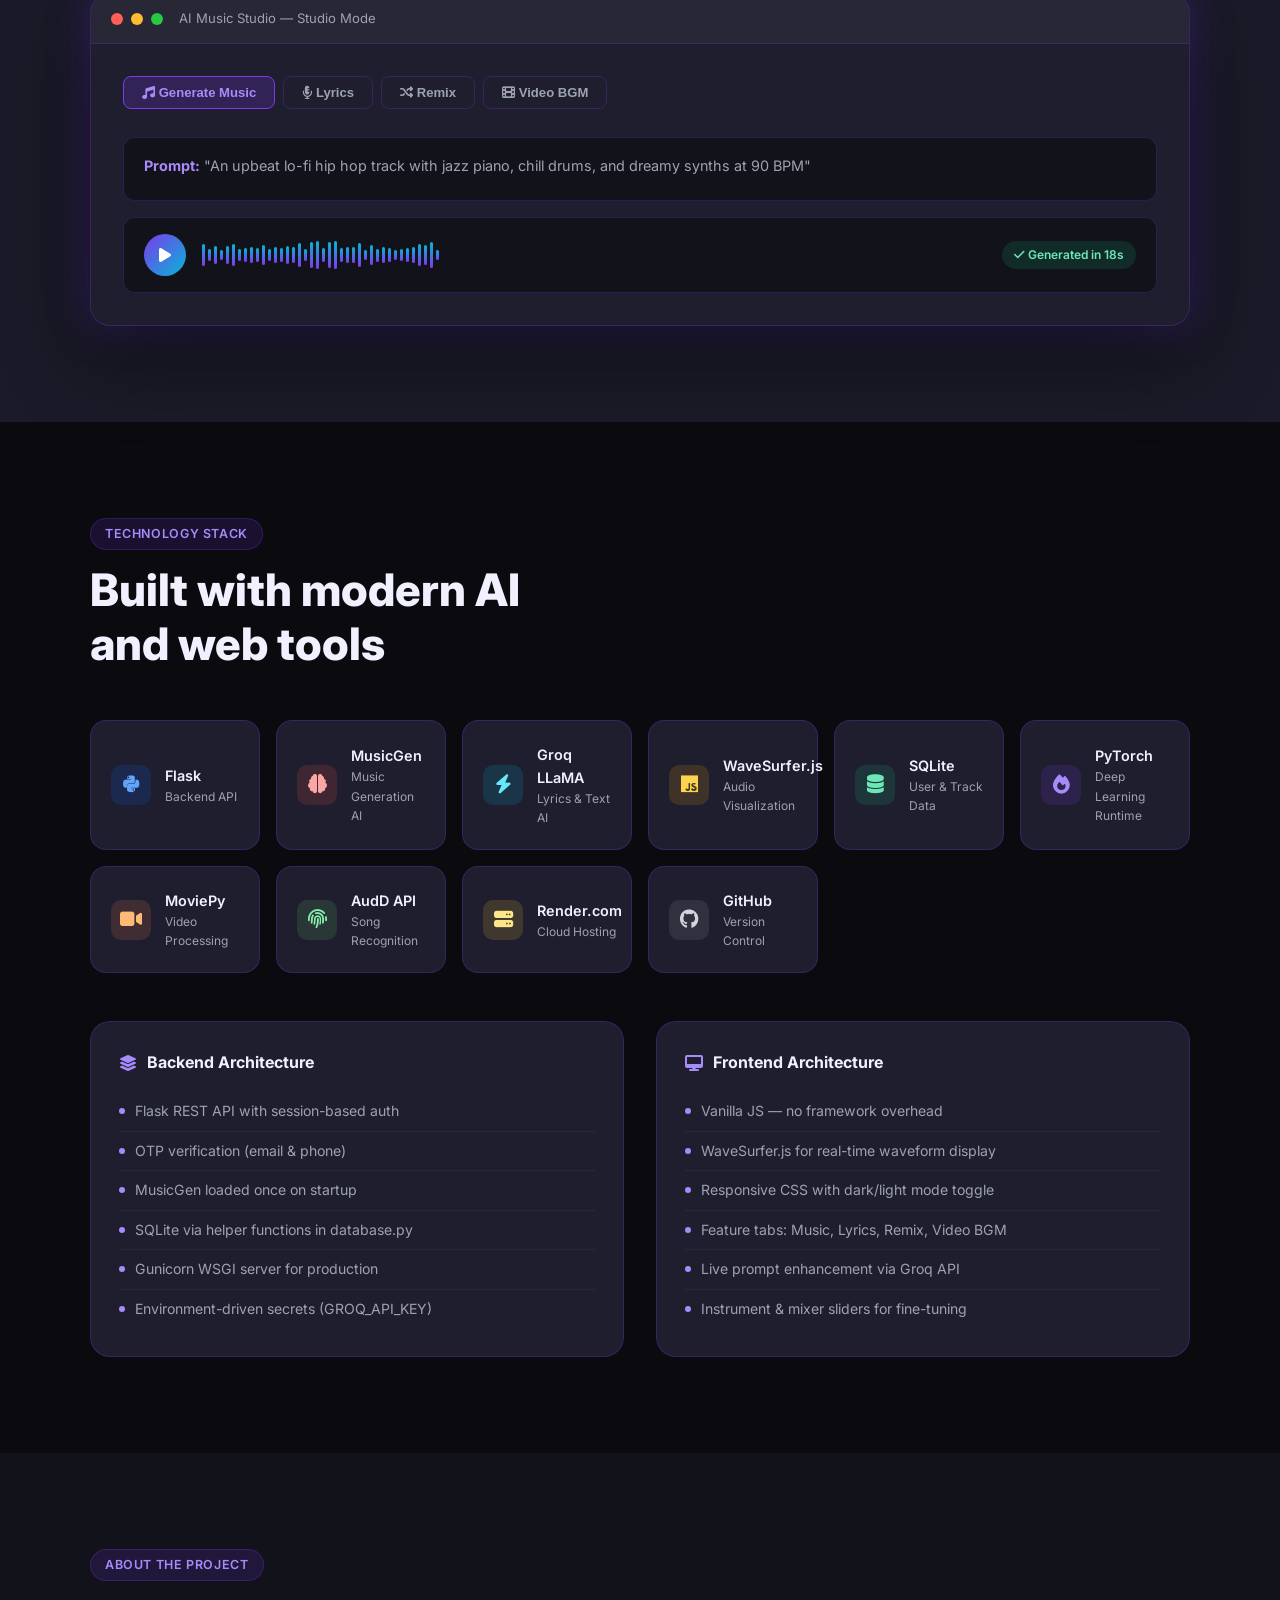
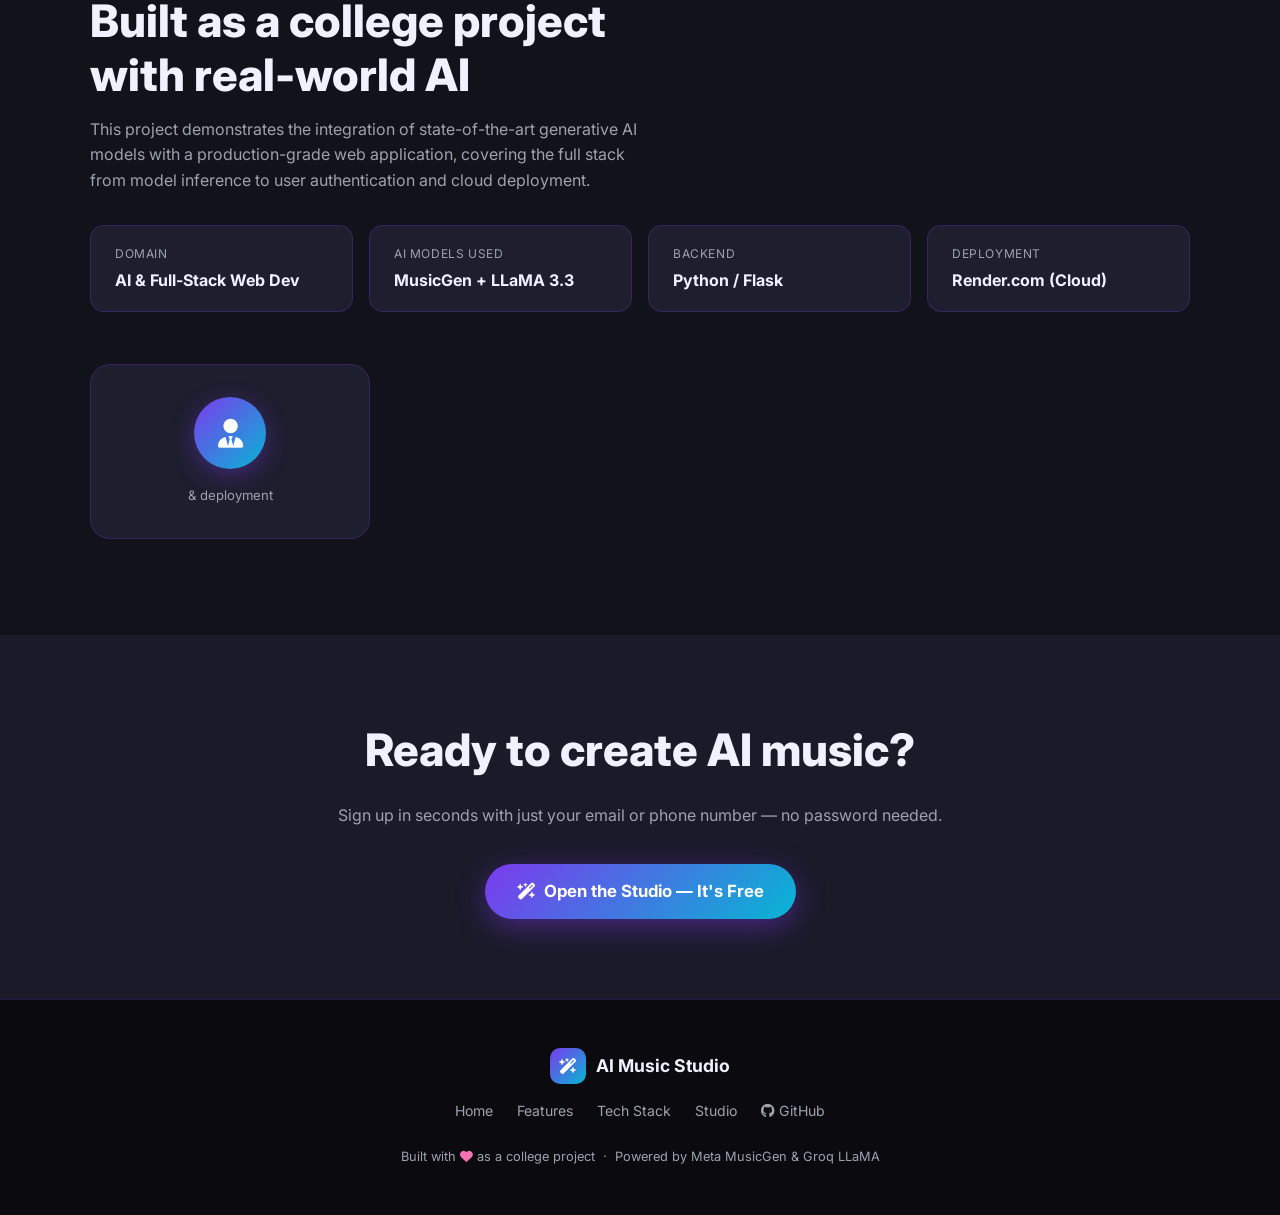
==== commit 2f68a0e7: "Update showcase.html" ====
--- a/templates/showcase.html
+++ b/templates/showcase.html
@@ -806,9 +806,9 @@
     <div class="team-grid reveal">
       <div class="team-card">
         <div class="avatar"><i class="fa-solid fa-user-tie"></i></div>
-        <h4>Sai Bhanush</h4>
-        <div class="role">Lead Developer</div>
-        <p>Backend architecture, AI integration &amp; deployment</p>
+        <h4></h4>
+        <div class="role"></div>
+        <p> &amp; deployment</p>
       </div>
       <!-- Add more team members here if needed -->
     </div>
